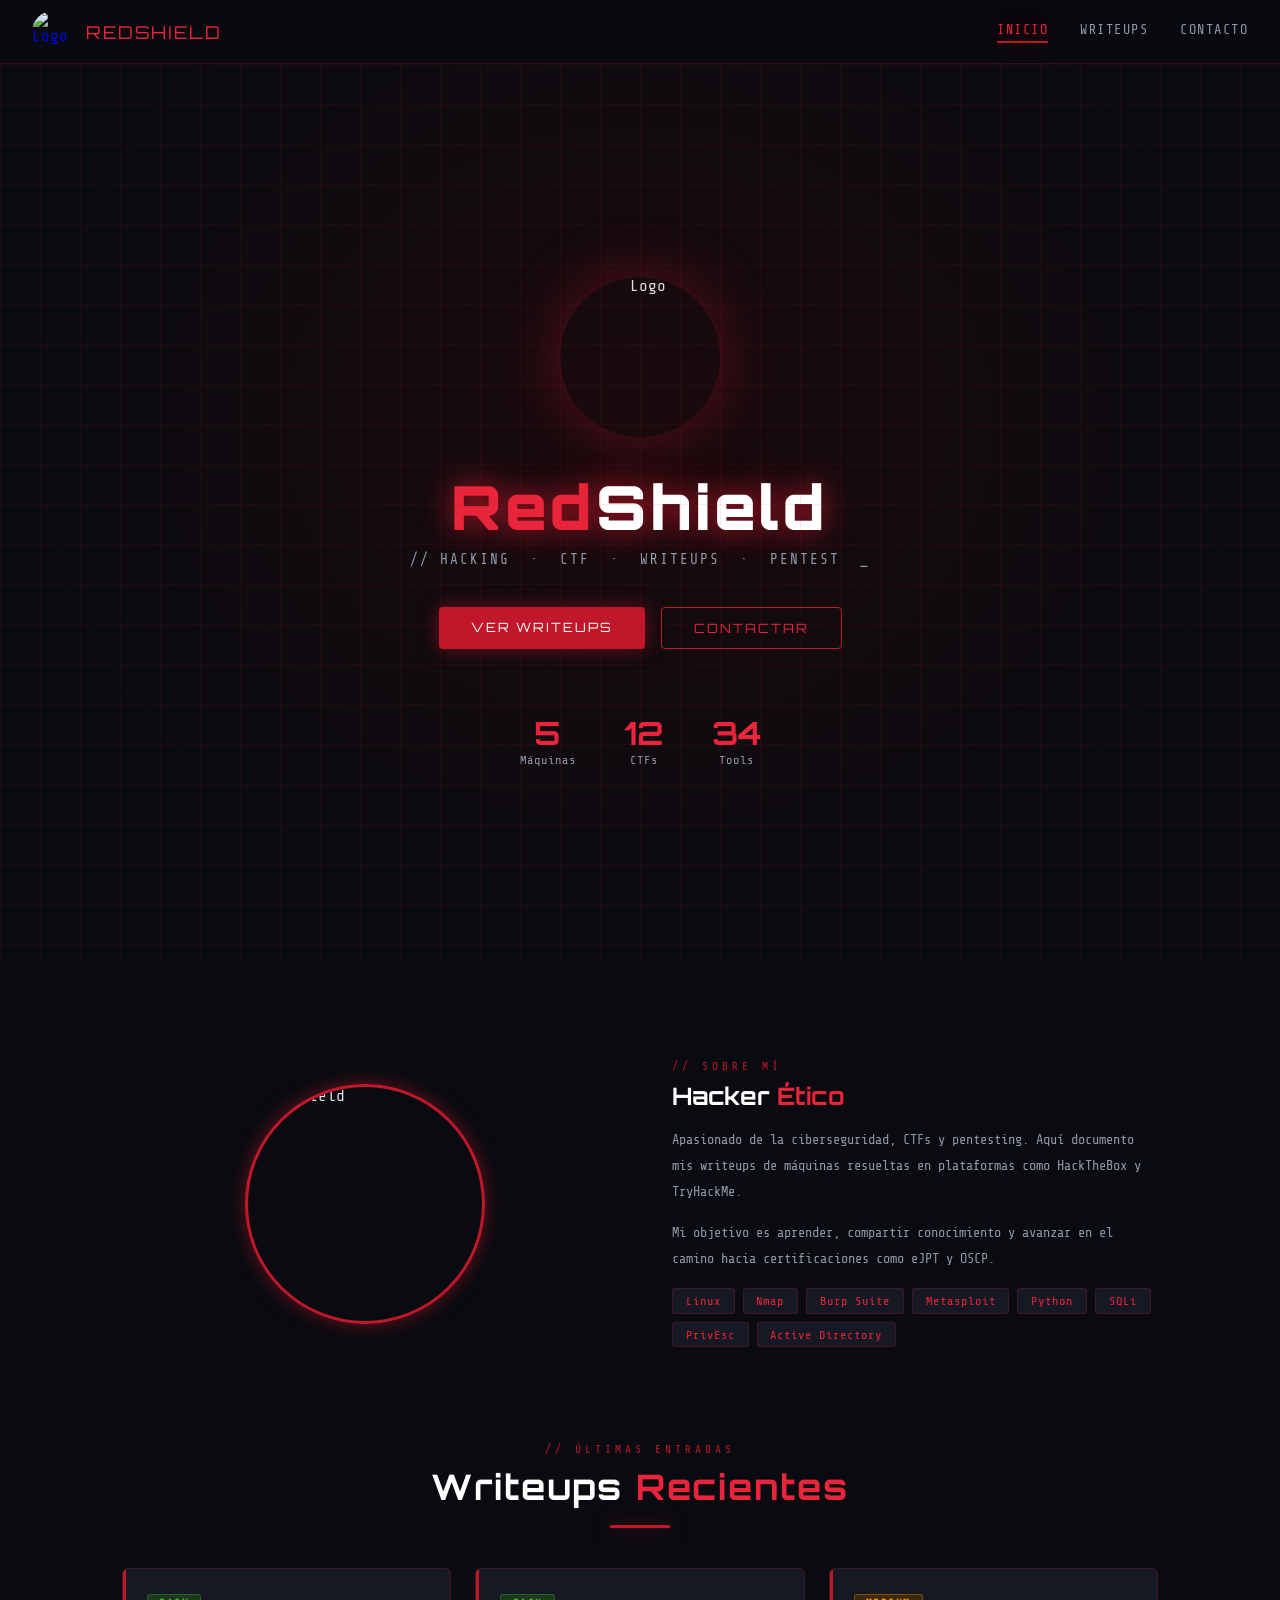
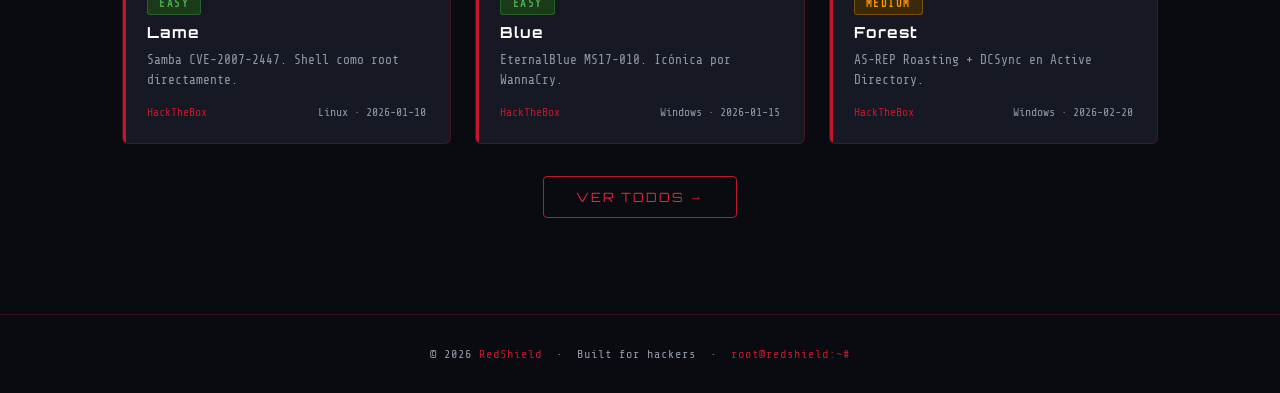
==== index.html @ d9d7559d "inicial inicial" ====
<!DOCTYPE html>
<html lang="es">
<head>
  <meta charset="UTF-8"/>
  <meta name="viewport" content="width=device-width, initial-scale=1.0"/>
  <title>RedShield | Inicio</title>
  <link href="https://fonts.googleapis.com/css2?family=Share+Tech+Mono&family=Orbitron:wght@400;700;900&display=swap" rel="stylesheet"/>
  <link rel="stylesheet" href="style.css"/>
</head>
<body>
<nav>
  <a href="index.html" class="nav-logo">
    <img src="image.jpg" alt="Logo"/>
    <span>RedShield</span>
  </a>
  <button class="hamburger" id="hamburger" aria-label="Menú">
    <span></span><span></span><span></span>
  </button>
  <ul class="nav-links" id="navLinks">
    <li><a href="index.html"    id="nav-inicio">Inicio</a></li>
    <li><a href="writeups.html" id="nav-writeups">Writeups</a></li>
    <li><a href="contacto.html" id="nav-contacto">Contacto</a></li>
  </ul>
</nav>
<div class="page-wrap">

  <div class="hero-full">
    <div class="hero-grid-bg"></div>
    <img src="image.jpg" class="hero-logo" alt="Logo"/>
    <h1><span>Red</span>Shield</h1>
    <p class="tagline">// HACKING &nbsp;·&nbsp; CTF &nbsp;·&nbsp; WRITEUPS &nbsp;·&nbsp; PENTEST &nbsp;<span class="blink">_</span></p>
    <div class="hero-btns">
      <a href="writeups.html" class="btn btn-primary">Ver Writeups</a>
      <a href="contacto.html" class="btn btn-outline">Contactar</a>
    </div>
    <div class="stats-bar">
      <div class="stat"><div class="stat-num" id="cntM">0</div><div class="stat-label">Máquinas</div></div>
      <div class="stat"><div class="stat-num" id="cntC">0</div><div class="stat-label">CTFs</div></div>
      <div class="stat"><div class="stat-num" id="cntT">0</div><div class="stat-label">Tools</div></div>
    </div>
  </div>

  <div class="about-section">
    <div class="about-img"><img src="image.jpg" alt="RedShield"/></div>
    <div class="about-text">
      <span class="section-tag">// Sobre mí</span>
      <h2>Hacker <span style="color:var(--red-light)">Ético</span></h2>
      <p>Apasionado de la ciberseguridad, CTFs y pentesting. Aquí documento mis writeups de máquinas resueltas en plataformas como HackTheBox y TryHackMe.</p>
      <p>Mi objetivo es aprender, compartir conocimiento y avanzar en el camino hacia certificaciones como eJPT y OSCP.</p>
      <div class="skill-tags">
        <span class="skill-tag">Linux</span><span class="skill-tag">Nmap</span>
        <span class="skill-tag">Burp Suite</span><span class="skill-tag">Metasploit</span>
        <span class="skill-tag">Python</span><span class="skill-tag">SQLi</span>
        <span class="skill-tag">PrivEsc</span><span class="skill-tag">Active Directory</span>
      </div>
    </div>
  </div>

  <div class="recent-section">
    <div class="section-header">
      <span class="section-tag">// Últimas entradas</span>
      <h2 class="section-title">Writeups <span>Recientes</span></h2>
      <div class="divider"></div>
    </div>
    <div class="wu-grid" id="recentGrid"></div>
    <div class="center"><a href="writeups.html" class="btn btn-outline">Ver todos →</a></div>
  </div>
</div>
<footer>
  <p>© 2026 <span>RedShield</span> &nbsp;·&nbsp; Built for hackers &nbsp;·&nbsp; <span>root@redshield:~#</span></p>
</footer>
<script src="writeups.js"></script>
<script>
  document.getElementById('nav-inicio').classList.add('active');
  
  const hb = document.getElementById('hamburger');
  const nl = document.getElementById('navLinks');
  hb.addEventListener('click', () => { hb.classList.toggle('open'); nl.classList.toggle('open'); });
  document.addEventListener('click', e => { if(!e.target.closest('nav')){hb.classList.remove('open');nl.classList.remove('open');} });

  function animCount(el, t) {
    let s = 0, step = t / 60;
    const ti = setInterval(() => { s += step; if(s>=t){el.textContent=t;clearInterval(ti);}else el.textContent=Math.floor(s); }, 25);
  }
  animCount(document.getElementById('cntM'), WRITEUPS.length);
  animCount(document.getElementById('cntC'), 12);
  animCount(document.getElementById('cntT'), 34);
  WRITEUPS.slice(0,3).forEach(w => {
    document.getElementById('recentGrid').innerHTML += `
      <a class="wu-card" href="writeup.html?id=${w.id}">
        <span class="wu-badge ${w.diff}">${w.diff.toUpperCase()}</span>
        <h3>${w.name}</h3><p>${w.desc}</p>
        <div class="wu-meta"><span class="wu-platform">${w.platform}</span><span>${w.os} · ${w.date}</span></div>
      </a>`;
  });
</script>
</body></html>
---- style.css ----
:root {
  --red: #c0182a;
  --red-light: #e8253b;
  --red-dark: #8a0f1e;
  --bg: #0a0b10;
  --bg2: #10121a;
  --bg3: #161924;
  --text: #e0e0e0;
  --text-dim: #9099a8;
  --border: #c0182a44;
  --glow: 0 0 18px #c0182a88;
}

* { margin: 0; padding: 0; box-sizing: border-box; }
html { scroll-behavior: smooth; }
body { background: var(--bg); color: var(--text); font-family: 'Share Tech Mono', monospace; overflow-x: hidden; }

::-webkit-scrollbar { width: 6px; }
::-webkit-scrollbar-track { background: var(--bg2); }
::-webkit-scrollbar-thumb { background: var(--red); border-radius: 3px; }

/* ── NAV ── */
nav {
  position: fixed; top: 0; width: 100%; z-index: 100;
  background: rgba(10,11,16,0.95); backdrop-filter: blur(10px);
  border-bottom: 1px solid var(--border);
  display: flex; align-items: center; justify-content: space-between;
  padding: 0 2rem; height: 64px;
}
.nav-logo { display: flex; align-items: center; gap: 12px; text-decoration: none; }
.nav-logo img { height: 42px; width: 42px; border-radius: 50%; }
.nav-logo span { font-family: 'Orbitron', sans-serif; font-size: 1.1rem; color: var(--red-light); letter-spacing: 2px; text-transform: uppercase; }
.nav-links { display: flex; gap: 2rem; list-style: none; }
.nav-links a { color: var(--text-dim); text-decoration: none; font-size: .85rem; letter-spacing: 1.5px; transition: color .2s; text-transform: uppercase; }
.nav-links a:hover, .nav-links a.active { color: var(--red-light); text-shadow: var(--glow); }
.nav-links a.active::after { content: ''; display: block; height: 2px; background: var(--red); margin-top: 3px; box-shadow: var(--glow); }
.hamburger { display: none; flex-direction: column; gap: 5px; cursor: pointer; background: none; border: none; padding: 4px; }
.hamburger span { display: block; width: 24px; height: 2px; background: var(--text-dim); transition: all .3s; }
.hamburger.open span:nth-child(1) { transform: translateY(7px) rotate(45deg); }
.hamburger.open span:nth-child(2) { opacity: 0; }
.hamburger.open span:nth-child(3) { transform: translateY(-7px) rotate(-45deg); }

/* ── BUTTONS ── */
.btn { padding: .75rem 2rem; border-radius: 4px; font-family: 'Orbitron', sans-serif; font-size: .8rem; letter-spacing: 2px; text-decoration: none; text-transform: uppercase; cursor: pointer; transition: all .2s; border: none; display: inline-block; text-align: center; }
.btn-primary { background: var(--red); color: #fff; box-shadow: var(--glow); }
.btn-primary:hover { background: var(--red-light); box-shadow: 0 0 30px #c0182acc; transform: translateY(-2px); }
.btn-outline { background: transparent; color: var(--red-light); border: 1px solid var(--red); }
.btn-outline:hover { background: var(--red-dark); transform: translateY(-2px); }

/* ── SECTION HEADER ── */
.section-header { text-align: center; margin-bottom: 2.5rem; }
.section-tag { font-size: .7rem; color: var(--red); letter-spacing: 4px; text-transform: uppercase; display: block; margin-bottom: .5rem; }
.section-title { font-family: 'Orbitron', sans-serif; font-size: clamp(1.4rem,3vw,2.2rem); color: #fff; letter-spacing: 2px; }
.section-title span { color: var(--red-light); }
.divider { width: 60px; height: 3px; background: var(--red); margin: 1rem auto 0; box-shadow: var(--glow); }

/* ── PAGE WRAP ── */
.page-wrap { padding-top: 64px; min-height: 100vh; }
.page-main { max-width: 1100px; margin: 0 auto; padding: 4rem 2rem 6rem; }

/* ── HERO MINI (inner pages) ── */
.hero-mini { background: linear-gradient(180deg, #1a0a0d 0%, var(--bg) 100%); padding: 5rem 2rem 3rem; text-align: center; border-bottom: 1px solid var(--border); }
.hero-mini h1 { font-family: 'Orbitron', sans-serif; font-size: clamp(1.6rem,4vw,2.8rem); color: #fff; letter-spacing: 3px; }
.hero-mini h1 span { color: var(--red-light); }
.hero-mini p { color: var(--text-dim); margin-top: .5rem; font-size: .85rem; }

/* ── BADGES ── */
.wu-badge { display: inline-block; padding: .2rem .7rem; border-radius: 3px; font-size: .65rem; letter-spacing: 1.5px; text-transform: uppercase; font-weight: bold; }
.easy   { background: #1a3a1a; color: #4caf50; border: 1px solid #4caf5055; }
.medium { background: #3a2a0a; color: #ff9800; border: 1px solid #ff980055; }
.hard   { background: #3a0a0a; color: var(--red-light); border: 1px solid var(--border); }
.insane { background: #1a0a3a; color: #9c27b0; border: 1px solid #9c27b055; }

/* ── CARDS ── */
.wu-grid { display: grid; grid-template-columns: repeat(auto-fill, minmax(280px,1fr)); gap: 1.5rem; }
.wu-card { background: var(--bg3); border: 1px solid var(--border); border-radius: 6px; padding: 1.5rem; cursor: pointer; transition: all .2s; position: relative; overflow: hidden; text-decoration: none; display: block; }
.wu-card::before { content: ''; position: absolute; top: 0; left: 0; width: 3px; height: 100%; background: var(--red); }
.wu-card:hover { border-color: var(--red); transform: translateY(-4px); box-shadow: 0 8px 30px #c0182a33; }
.wu-card h3 { color: #fff; font-family: 'Orbitron', sans-serif; font-size: .95rem; margin: .5rem 0; letter-spacing: 1px; }
.wu-card p { color: var(--text-dim); font-size: .8rem; line-height: 1.6; }
.wu-meta { display: flex; justify-content: space-between; margin-top: 1rem; font-size: .72rem; color: var(--text-dim); flex-wrap: wrap; gap: .3rem; }
.wu-platform { color: var(--red); }
.wu-empty { text-align: center; color: var(--text-dim); padding: 3rem; grid-column: 1 / -1; }

/* ── CONTROLS ── */
.controls { display: flex; gap: 1rem; flex-wrap: wrap; margin-bottom: 2.5rem; }
.controls input, .controls select {
  background: var(--bg3); border: 1px solid var(--border); color: var(--text);
  padding: .6rem 1rem; border-radius: 4px; font-family: 'Share Tech Mono', monospace; font-size: .85rem;
  outline: none; flex: 1; min-width: 160px;
}
.controls input::placeholder { color: var(--text-dim); }
.controls input:focus, .controls select:focus { border-color: var(--red); box-shadow: var(--glow); }

/* ── FORMS ── */
.form-card { background: var(--bg3); border: 1px dashed var(--red); border-radius: 8px; padding: 2.5rem; }
.form-row { display: grid; grid-template-columns: 1fr 1fr; gap: 1rem; margin-bottom: 1rem; }
.form-group { display: flex; flex-direction: column; gap: .4rem; margin-bottom: 1rem; }
.form-group label { font-size: .72rem; color: var(--text-dim); letter-spacing: 1px; text-transform: uppercase; }
.form-group input,
.form-group select,
.form-group textarea,
.contact-form input,
.contact-form textarea {
  background: var(--bg2); border: 1px solid var(--border); color: var(--text);
  padding: .65rem 1rem; border-radius: 4px; font-family: 'Share Tech Mono', monospace; font-size: .85rem; outline: none; width: 100%;
}
.form-group input:focus,
.form-group select:focus,
.form-group textarea:focus,
.contact-form input:focus,
.contact-form textarea:focus { border-color: var(--red); box-shadow: var(--glow); }
.form-group textarea { resize: vertical; min-height: 180px; }
.file-drop {
  border: 1px dashed var(--border); border-radius: 4px; padding: 1.8rem; text-align: center;
  color: var(--text-dim); font-size: .85rem; cursor: pointer; transition: all .2s; margin-bottom: 1rem;
}
.file-drop:hover { border-color: var(--red); color: var(--red-light); background: #c0182a11; }
.file-drop .icon { font-size: 2rem; display: block; margin-bottom: .4rem; }
.notify { display: none; background: #1a3a1a; border: 1px solid #4caf50; color: #4caf50; padding: .8rem 1.2rem; border-radius: 4px; text-align: center; margin-top: 1rem; font-size: .85rem; }
.notify a { color: #4caf50; }

/* ── TIPS BOX ── */
.tips-box { background: var(--bg2); border: 1px solid var(--border); border-radius: 6px; padding: 1.5rem; margin-bottom: 2rem; }
.tips-box h3 { font-family: 'Orbitron', sans-serif; color: var(--red-light); font-size: .9rem; margin-bottom: 1rem; }
.tips-box ul { list-style: none; }
.tips-box li { color: var(--text-dim); font-size: .8rem; padding: .3rem 0; }
.tips-box li::before { content: "▶ "; color: var(--red); }

/* ── CONTACT ── */
.contact-grid { display: grid; grid-template-columns: 1fr 1.4fr; gap: 4rem; align-items: start; }
.contact-info h2 { font-family: 'Orbitron', sans-serif; font-size: 1.4rem; color: #fff; margin-bottom: 1rem; }
.contact-info p { color: var(--text-dim); font-size: .85rem; line-height: 1.9; margin-bottom: 2rem; }
.c-links { display: flex; flex-direction: column; gap: .75rem; }
.c-link { display: flex; align-items: center; gap: .9rem; color: var(--text-dim); text-decoration: none; font-size: .85rem; padding: .75rem 1rem; background: var(--bg3); border: 1px solid var(--border); border-radius: 5px; transition: all .2s; }
.c-link:hover { border-color: var(--red); color: var(--red-light); transform: translateX(4px); }
.c-icon { font-size: 1.1rem; min-width: 22px; text-align: center; }
.contact-form { display: flex; flex-direction: column; gap: 1rem; }
.contact-form textarea { min-height: 140px; resize: vertical; }

/* ── FOOTER ── */
footer { text-align: center; padding: 2rem; color: var(--text-dim); font-size: .75rem; letter-spacing: 1px; border-top: 1px solid var(--border); }
footer span { color: var(--red); }

/* ─────────────── INDEX SPECIFIC ─────────────── */
.hero-full {
  min-height: 100vh; display: flex; flex-direction: column;
  align-items: center; justify-content: center; text-align: center;
  padding: 80px 2rem 4rem;
  background: radial-gradient(ellipse at 50% 40%, #1a0a0d 0%, var(--bg) 70%);
  position: relative; overflow: hidden;
}
.hero-grid-bg {
  position: absolute; inset: 0; pointer-events: none;
  background-image: linear-gradient(var(--border) 1px, transparent 1px),
                    linear-gradient(90deg, var(--border) 1px, transparent 1px);
  background-size: 40px 40px; opacity: .35;
}
.hero-logo { width: 160px; height: 160px; border-radius: 50%; box-shadow: 0 0 60px #c0182a66; margin-bottom: 2rem; animation: pulse 3s ease-in-out infinite; }
@keyframes pulse { 0%,100% { box-shadow: 0 0 40px #c0182a55, 0 0 80px #c0182a22; } 50% { box-shadow: 0 0 80px #c0182a99, 0 0 160px #c0182a44; } }
.hero-full h1 { font-family: 'Orbitron', sans-serif; font-size: clamp(2rem,5vw,3.8rem); font-weight: 900; letter-spacing: 4px; color: #fff; text-shadow: 0 0 30px #c0182a; margin-bottom: .4rem; }
.hero-full h1 span { color: var(--red-light); }
.tagline { color: var(--text-dim); font-size: .9rem; letter-spacing: 2px; margin-bottom: 2.5rem; }
.blink { animation: blink 1.2s step-end infinite; }
@keyframes blink { 50% { opacity: 0; } }
.hero-btns { display: flex; gap: 1rem; flex-wrap: wrap; justify-content: center; }
.stats-bar { display: flex; gap: 3rem; margin-top: 4rem; flex-wrap: wrap; justify-content: center; }
.stat { text-align: center; }
.stat-num { font-family: 'Orbitron', sans-serif; font-size: 2rem; color: var(--red-light); font-weight: 700; }
.stat-label { font-size: .75rem; color: var(--text-dim); letter-spacing: 1px; }

.about-section { max-width: 1100px; margin: 0 auto; padding: 6rem 2rem; display: grid; grid-template-columns: 1fr 1fr; gap: 4rem; align-items: center; }
.about-img img { width: 240px; height: 240px; border-radius: 50%; border: 3px solid var(--red); box-shadow: var(--glow); display: block; margin: 0 auto; }
.about-text h2 { font-family: 'Orbitron', sans-serif; font-size: 1.5rem; color: #fff; margin-bottom: 1rem; }
.about-text p { color: var(--text-dim); font-size: .85rem; line-height: 1.9; margin-bottom: 1rem; }
.skill-tags { display: flex; flex-wrap: wrap; gap: .5rem; margin-top: 1rem; }
.skill-tag { background: var(--bg3); border: 1px solid var(--border); color: var(--red-light); padding: .3rem .8rem; border-radius: 3px; font-size: .75rem; letter-spacing: 1px; }

.recent-section { max-width: 1100px; margin: 0 auto; padding: 0 2rem 6rem; }
.center { text-align: center; margin-top: 2rem; }

/* ─────────────── WRITEUP DETAIL ─────────────── */
.detail-wrap { max-width: 860px; margin: 0 auto; padding: 5rem 2rem 6rem; }
.back-btn { color: var(--text-dim); text-decoration: none; font-size: .8rem; letter-spacing: 1px; display: inline-flex; align-items: center; gap: .5rem; margin-bottom: 2rem; transition: color .2s; }
.back-btn:hover { color: var(--red-light); }
.wu-header { border-bottom: 1px solid var(--border); padding-bottom: 1.5rem; margin-bottom: 2rem; }
.wu-header h1 { font-family: 'Orbitron', sans-serif; font-size: clamp(1.4rem,4vw,2.2rem); color: #fff; margin: .75rem 0 .5rem; }
.wu-header-meta { display: flex; gap: 1rem; flex-wrap: wrap; color: var(--text-dim); font-size: .8rem; align-items: center; margin-top: .75rem; }
.content-body { font-size: .9rem; line-height: 1.9; }
.content-body h2 { font-family: 'Orbitron', sans-serif; color: var(--red-light); margin: 2rem 0 .75rem; font-size: 1.1rem; border-left: 3px solid var(--red); padding-left: .75rem; }
.content-body h3 { color: #fff; margin: 1.5rem 0 .5rem; }
.content-body pre { background: var(--bg3); border: 1px solid var(--border); border-left: 3px solid var(--red); border-radius: 4px; padding: 1.2rem; overflow-x: auto; margin: 1rem 0; font-size: .82rem; }
.content-body p { color: var(--text-dim); margin: .5rem 0; }
.not-found { text-align: center; padding: 4rem; color: var(--text-dim); }
.not-found h2 { font-family: 'Orbitron', sans-serif; color: var(--red); margin-bottom: 1rem; }

/* ═══════════════ RESPONSIVE ═══════════════ */
@media (max-width: 900px) {
  .about-section { grid-template-columns: 1fr; gap: 2.5rem; text-align: center; }
  .about-img img { margin: 0 auto; }
  .skill-tags { justify-content: center; }
  .contact-grid { grid-template-columns: 1fr; gap: 2.5rem; }
}

@media (max-width: 700px) {
  nav { padding: 0 1.2rem; }
  .nav-links {
    display: none; flex-direction: column; gap: 0;
    position: absolute; top: 64px; left: 0; width: 100%;
    background: rgba(10,11,16,0.98); border-bottom: 1px solid var(--border);
    padding: 1rem 0;
  }
  .nav-links.open { display: flex; }
  .nav-links li a { display: block; padding: .75rem 2rem; }
  .hamburger { display: flex; }
  .form-row { grid-template-columns: 1fr; }
  .stats-bar { gap: 2rem; }
  .hero-btns { flex-direction: column; align-items: center; }
  .hero-btns .btn { width: 100%; max-width: 280px; }
  .wu-grid { grid-template-columns: 1fr; }
  .controls { flex-direction: column; }
  .controls input, .controls select { min-width: unset; width: 100%; }
  .detail-wrap { padding: 5rem 1.2rem 4rem; }
  .wu-header-meta { flex-direction: column; gap: .4rem; }
}

@media (max-width: 420px) {
  .hero-logo { width: 120px; height: 120px; }
  .stat-num { font-size: 1.5rem; }
  .form-card { padding: 1.5rem; }
}
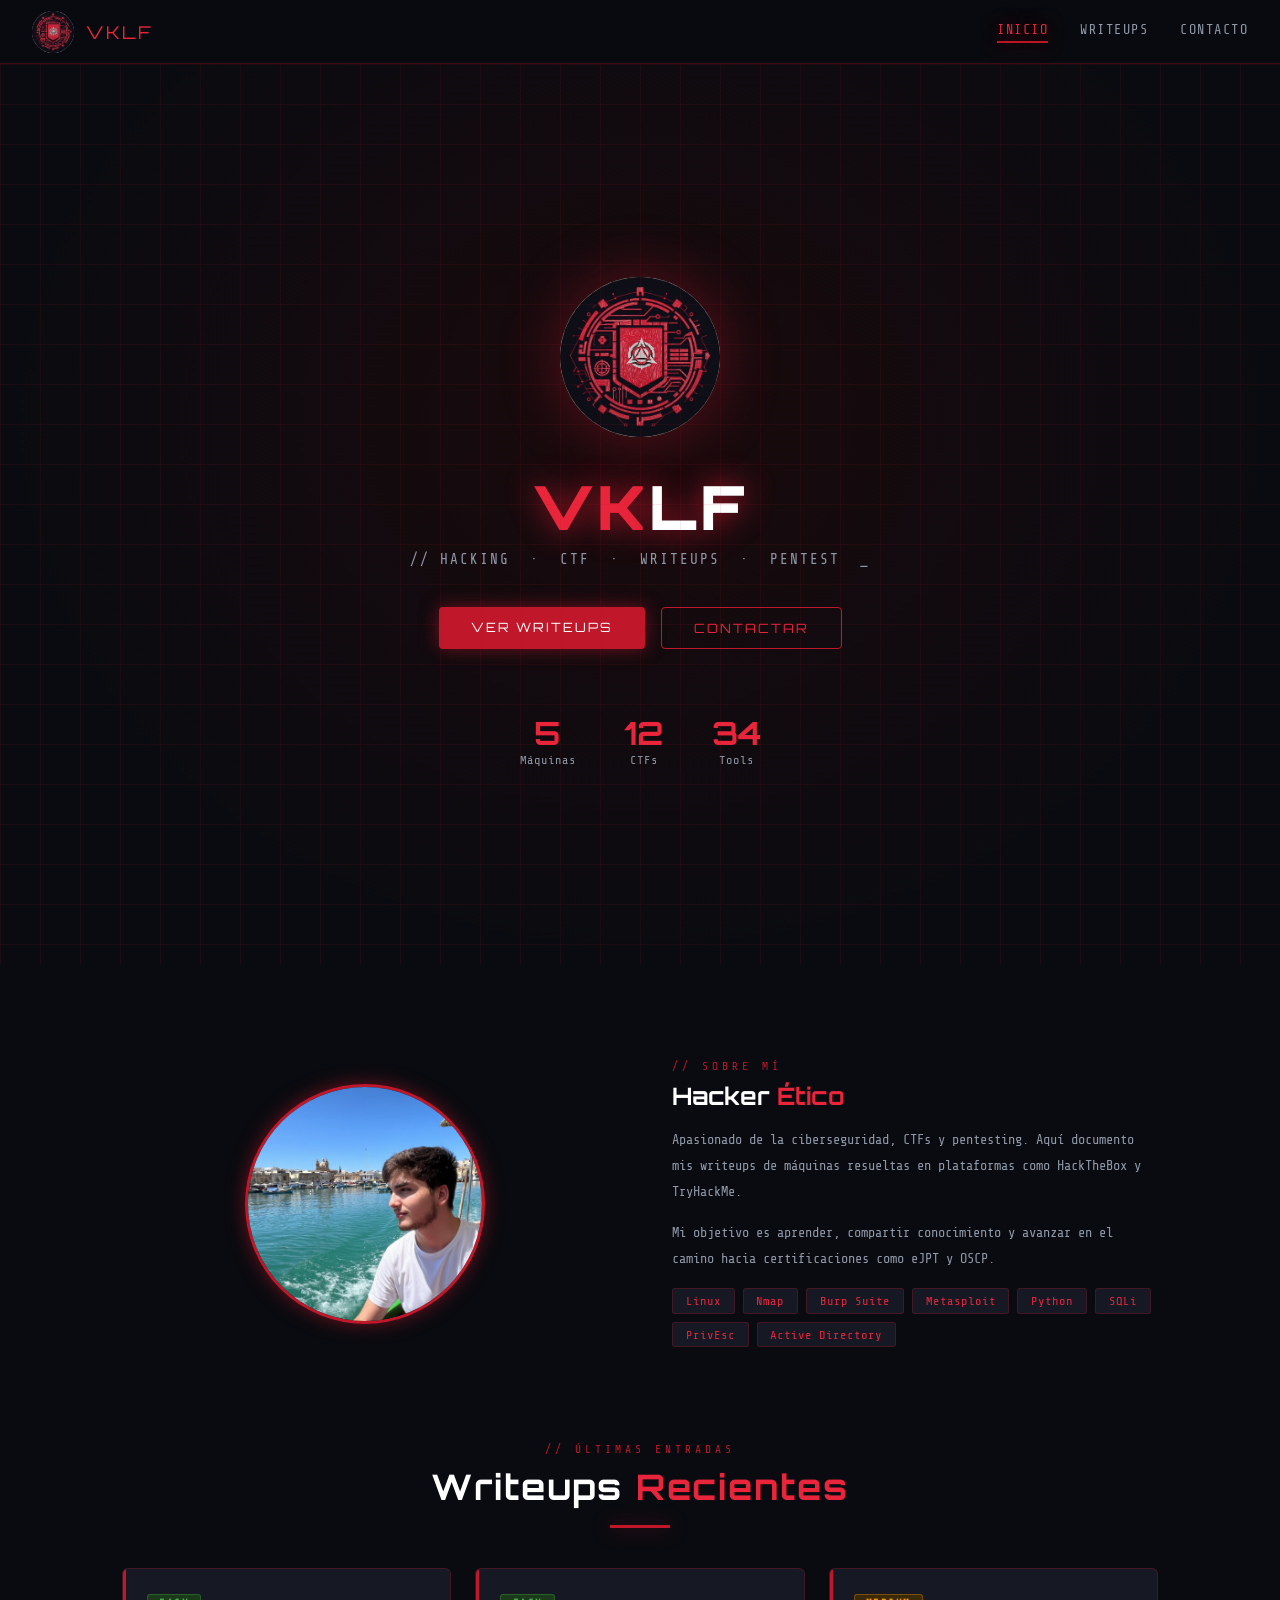
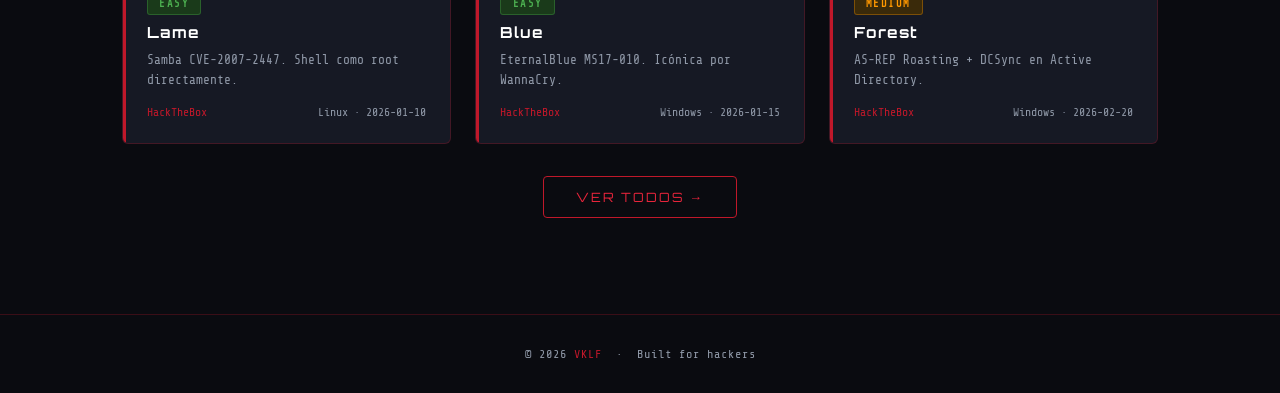
==== commit 05ac0e14: "a" ====
--- a/index.html
+++ b/index.html
@@ -3,15 +3,15 @@
 <head>
   <meta charset="UTF-8"/>
   <meta name="viewport" content="width=device-width, initial-scale=1.0"/>
-  <title>RedShield | Inicio</title>
+  <title>VKLF | Inicio</title>
   <link href="https://fonts.googleapis.com/css2?family=Share+Tech+Mono&family=Orbitron:wght@400;700;900&display=swap" rel="stylesheet"/>
   <link rel="stylesheet" href="style.css"/>
 </head>
 <body>
 <nav>
   <a href="index.html" class="nav-logo">
-    <img src="image.jpg" alt="Logo"/>
-    <span>RedShield</span>
+    <img src="img/logo_circular.png" alt="Logo"/>
+    <span>VKLF</span>
   </a>
   <button class="hamburger" id="hamburger" aria-label="Menú">
     <span></span><span></span><span></span>
@@ -26,8 +26,8 @@
 
   <div class="hero-full">
     <div class="hero-grid-bg"></div>
-    <img src="image.jpg" class="hero-logo" alt="Logo"/>
-    <h1><span>Red</span>Shield</h1>
+    <img src="img/logo_circular.png" class="hero-logo" alt="Logo"/>
+    <h1><span>VK</span>LF</h1>
     <p class="tagline">// HACKING &nbsp;·&nbsp; CTF &nbsp;·&nbsp; WRITEUPS &nbsp;·&nbsp; PENTEST &nbsp;<span class="blink">_</span></p>
     <div class="hero-btns">
       <a href="writeups.html" class="btn btn-primary">Ver Writeups</a>
@@ -41,7 +41,7 @@
   </div>
 
   <div class="about-section">
-    <div class="about-img"><img src="image.jpg" alt="RedShield"/></div>
+    <div class="about-img"><img src="img/YO_CAMISABLANCA_MALTA.png" alt="VKLF"/></div>
     <div class="about-text">
       <span class="section-tag">// Sobre mí</span>
       <h2>Hacker <span style="color:var(--red-light)">Ético</span></h2>
@@ -67,7 +67,7 @@
   </div>
 </div>
 <footer>
-  <p>© 2026 <span>RedShield</span> &nbsp;·&nbsp; Built for hackers &nbsp;·&nbsp; <span>root@redshield:~#</span></p>
+  <p>© 2026 <span>VKLF</span> &nbsp;·&nbsp; Built for hackers</p>
 </footer>
 <script src="writeups.js"></script>
 <script>
